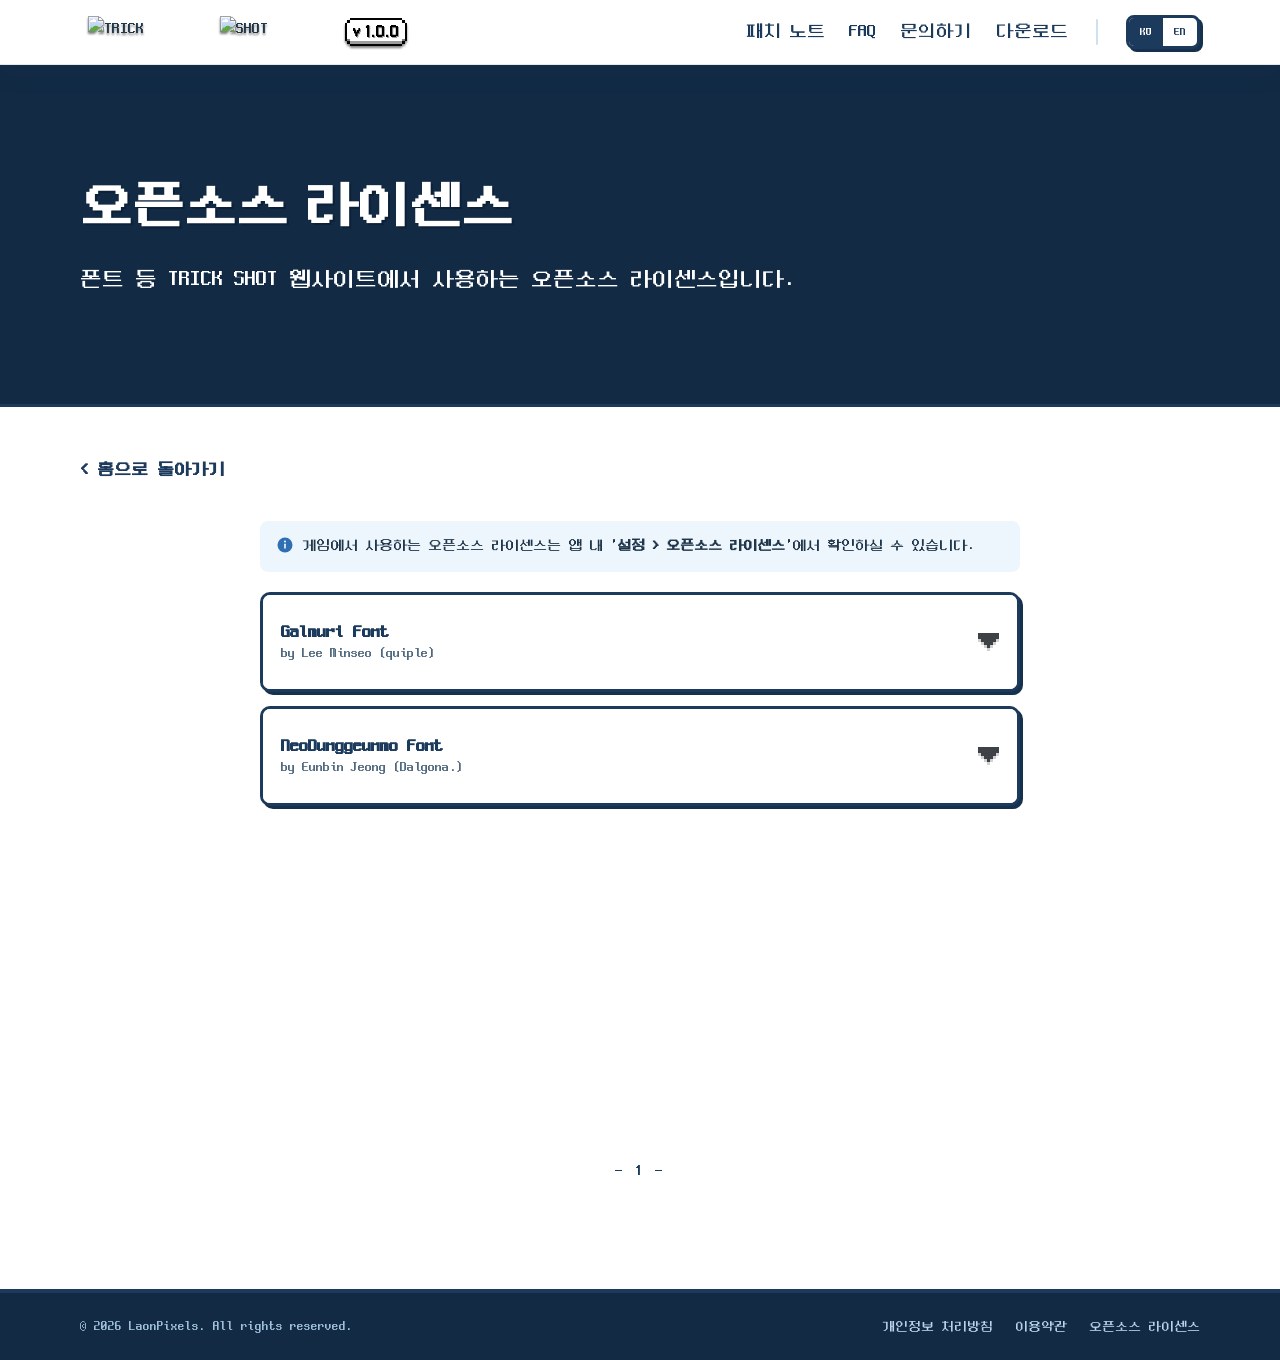
==== oss-license.html @ fbc60884 "모바일 뷰포트(<=859px)에서 탑네비를 블러 없는 완전 불투명 흰색으로 통일 기존에는 메뉴가 열렸을 때만 불투명하게 바꿨는데, 모바일 폭에서는 항상 그렇게 되도록 변경 (전 페" ====
<!DOCTYPE html>
<html lang="ko">
<head>
  <meta charset="UTF-8">
  <meta name="viewport" content="width=device-width, initial-scale=1, viewport-fit=cover">
  <title>오픈소스 라이센스 — TRICK SHOT</title>
  <meta name="description" content="TRICK SHOT 오픈소스 라이센스">
  <meta name="theme-color" content="#7cb8e8">
  <link rel="icon" type="image/png" href="assets/game/app_icon.png">
  <link rel="stylesheet" href="css/styles.css?v=118">
</head>
<body>

  <header class="site-header is-revealed">
    <div class="container">
      <nav class="nav" aria-label="Main">
        <div class="nav__left">
          <a class="brand nav__reveal" href="index.html#top" aria-label="TRICK SHOT home">
            <span class="brand__wordmark">
              <img src="assets/game/wordmark_trick.png" class="px" alt="TRICK" width="93" height="24">
              <img src="assets/game/wordmark_shot.png" class="px" alt="SHOT" width="77" height="24">
            </span>
          </a>

          <a class="header-version" href="patch-notes.html" aria-label="버전 정보 — 패치 노트 보기">
            <span class="header-version__icon" aria-hidden="true"></span>
            <span class="header-version__text">v 1.0.0</span>
          </a>
        </div>

        <div class="nav__right">
          <ul class="nav__links">
            <li><a class="nav-link--patch" href="patch-notes.html" data-i18n="nav.patch">패치 노트</a></li>
            <li><a href="index.html#faq" data-i18n="nav.faq">FAQ</a></li>
            <li><a href="index.html#contact" data-i18n="nav.contact">문의하기</a></li>
            <li><a href="index.html#download" data-i18n="nav.download">다운로드</a></li>
          </ul>

          <span class="nav__divider" aria-hidden="true"></span>

          <div class="lang-toggle" role="group" aria-label="Language">
            <button type="button" data-lang-btn="ko" aria-pressed="true">KO</button>
            <button type="button" data-lang-btn="en" aria-pressed="false">EN</button>
          </div>

          <button class="nav__toggle" type="button" aria-label="메뉴 열기"
                  aria-expanded="false" aria-controls="mobile-menu"
                  data-i18n-attr="aria-label:nav.menuOpen">
            <span></span><span></span><span></span>
          </button>
        </div>
      </nav>
    </div>
  </header>

  <div class="mobile-menu" id="mobile-menu">
    <a class="web-btn web-btn--white" href="patch-notes.html">
      <span class="web-btn__bg" aria-hidden="true">
        <span class="web-btn__seg web-btn__seg--left"></span>
        <span class="web-btn__seg web-btn__seg--center"></span>
        <span class="web-btn__seg web-btn__seg--right"></span>
      </span>
      <span class="web-btn__label" data-i18n="nav.patch">패치 노트</span>
    </a>
    <a class="web-btn web-btn--white" href="index.html#faq">
      <span class="web-btn__bg" aria-hidden="true">
        <span class="web-btn__seg web-btn__seg--left"></span>
        <span class="web-btn__seg web-btn__seg--center"></span>
        <span class="web-btn__seg web-btn__seg--right"></span>
      </span>
      <span class="web-btn__label" data-i18n="nav.faq">FAQ</span>
    </a>
    <a class="web-btn web-btn--white" href="index.html#contact">
      <span class="web-btn__bg" aria-hidden="true">
        <span class="web-btn__seg web-btn__seg--left"></span>
        <span class="web-btn__seg web-btn__seg--center"></span>
        <span class="web-btn__seg web-btn__seg--right"></span>
      </span>
      <span class="web-btn__label" data-i18n="nav.contact">문의하기</span>
    </a>
    <a class="web-btn web-btn--orange" href="index.html#download">
      <span class="web-btn__bg" aria-hidden="true">
        <span class="web-btn__seg web-btn__seg--left"></span>
        <span class="web-btn__seg web-btn__seg--center"></span>
        <span class="web-btn__seg web-btn__seg--right"></span>
      </span>
      <span class="web-btn__label" data-i18n="nav.download">다운로드</span>
    </a>
    <div class="mobile-menu__lang">
      <div class="lang-toggle" role="group" aria-label="Language">
        <button type="button" data-lang-btn="ko" aria-pressed="true">KO</button>
        <button type="button" data-lang-btn="en" aria-pressed="false">EN</button>
      </div>
    </div>
  </div>

  <main>
    <div class="page-hero page-hero--dark">
      <div class="container">
        <h1>오픈소스 라이센스</h1>
        <p>폰트 등 TRICK SHOT 웹사이트에서 사용하는 오픈소스 라이센스입니다.</p>
      </div>
    </div>

    <section class="section section--tight oss-page">
      <div class="container">
        <a class="back-link" href="index.html">
          <span aria-hidden="true">&lt;</span> <span data-i18n="oss.back">홈으로 돌아가기</span>
        </a>

        <p class="oss-note">
          <svg class="oss-note__icon" width="18" height="18" viewBox="0 0 24 24" aria-hidden="true">
            <circle cx="12" cy="12" r="10" fill="#2f6fb3"></circle>
            <rect x="11" y="10" width="2" height="7" rx="1" fill="#fff"></rect>
            <circle cx="12" cy="7.2" r="1.3" fill="#fff"></circle>
          </svg>
          <span>게임에서 사용하는 오픈소스 라이센스는 앱 내 '<strong>설정 &gt; 오픈소스 라이센스</strong>'에서 확인하실 수 있습니다.</span>
        </p>

        <div class="faq-list">

          <div class="faq-item">
            <button class="faq-q" aria-expanded="false" aria-controls="oss-galmuri">
              <span class="faq-q__text">
                <span class="oss-q__title">Galmuri Font</span>
                <span class="oss-q__sub">by Lee Minseo (quiple)</span>
              </span>
              <img src="assets/game/faq_chevron.png" class="px faq-q__icon" alt="" aria-hidden="true" width="7" height="6">
            </button>
            <div class="faq-a" id="oss-galmuri" role="region">
              <div>
                <p>Copyright (c) 2019-2025 Lee Minseo (quiple@quiple.dev)</p>
                <p>github.com/quiple/galmuri</p>
                <p>This font software is licensed under the SIL Open Font License, Version 1.1.</p>

                <h4>SIL OPEN FONT LICENSE Version 1.1 — 26 February 2007</h4>

                <h4>PREAMBLE</h4>
                <p>The goals of the Open Font License (OFL) are to stimulate worldwide development of collaborative font projects, to support the font creation efforts of academic and linguistic communities, and to provide a free and open framework in which fonts may be shared and improved in partnership with others.</p>
                <p>The OFL allows the licensed fonts to be used, studied, modified and redistributed freely as long as they are not sold by themselves. The fonts, including any derivative works, can be bundled, embedded, redistributed and/or sold with any software provided that any reserved names are not used by derivative works. The fonts and derivatives, however, cannot be released under any other type of license. The requirement for fonts to remain under this license does not apply to any document created using the fonts or their derivatives.</p>

                <h4>DEFINITIONS</h4>
                <p>"Font Software" refers to the set of files released by the Copyright Holder(s) under this license and clearly marked as such. This may include source files, build scripts and documentation.</p>
                <p>"Reserved Font Name" refers to any names specified as such after the copyright statement(s).</p>
                <p>"Original Version" refers to the collection of Font Software components as distributed by the Copyright Holder(s).</p>
                <p>"Modified Version" refers to any derivative made by adding to, deleting, or substituting -- in part or in whole -- any of the components of the Original Version, by changing formats or by porting the Font Software to a new environment.</p>
                <p>"Author" refers to any designer, engineer, programmer, technical writer or other person who contributed to the Font Software.</p>

                <h4>PERMISSION &amp; CONDITIONS</h4>
                <p>Permission is hereby granted, free of charge, to any person obtaining a copy of the Font Software, to use, study, copy, merge, embed, modify, redistribute, and sell modified and unmodified copies of the Font Software, subject to the following conditions:</p>
                <p>1) Neither the Font Software nor any of its individual components, in Original or Modified Versions, may be sold by itself.</p>
                <p>2) Original or Modified Versions of the Font Software may be bundled, redistributed and/or sold with any software, provided that each copy contains the above copyright notice and this license. These can be included either as stand-alone text files, human-readable headers or in the appropriate machine-readable metadata fields within text or binary files as long as those fields can be easily viewed by the user.</p>
                <p>3) No Modified Version of the Font Software may use the Reserved Font Name(s) unless explicit written permission is granted by the corresponding Copyright Holder. This restriction only applies to the primary font name as presented to the users.</p>
                <p>4) The name(s) of the Copyright Holder(s) or the Author(s) of the Font Software shall not be used to promote, endorse or advertise any Modified Version, except to acknowledge the contribution(s) of the Copyright Holder(s) and the Author(s) or with their explicit written permission.</p>
                <p>5) The Font Software, modified or unmodified, in part or in whole, must be distributed entirely under this license, and must not be distributed under any other license. The requirement for fonts to remain under this license does not apply to any document created using the Font Software.</p>

                <h4>TERMINATION</h4>
                <p>This license becomes null and void if any of the above conditions are not met.</p>

                <h4>DISCLAIMER</h4>
                <p>THE FONT SOFTWARE IS PROVIDED "AS IS", WITHOUT WARRANTY OF ANY KIND, EXPRESS OR IMPLIED, INCLUDING BUT NOT LIMITED TO ANY WARRANTIES OF MERCHANTABILITY, FITNESS FOR A PARTICULAR PURPOSE AND NONINFRINGEMENT OF COPYRIGHT, PATENT, TRADEMARK, OR OTHER RIGHT. IN NO EVENT SHALL THE COPYRIGHT HOLDER BE LIABLE FOR ANY CLAIM, DAMAGES OR OTHER LIABILITY, INCLUDING ANY GENERAL, SPECIAL, INDIRECT, INCIDENTAL, OR CONSEQUENTIAL DAMAGES, WHETHER IN AN ACTION OF CONTRACT, TORT OR OTHERWISE, ARISING FROM, OUT OF THE USE OR INABILITY TO USE THE FONT SOFTWARE OR FROM OTHER DEALINGS IN THE FONT SOFTWARE.</p>
              </div>
            </div>
          </div>

          <div class="faq-item">
            <button class="faq-q" aria-expanded="false" aria-controls="oss-neodgm">
              <span class="faq-q__text">
                <span class="oss-q__title">NeoDunggeunmo Font</span>
                <span class="oss-q__sub">by Eunbin Jeong (Dalgona.)</span>
              </span>
              <img src="assets/game/faq_chevron.png" class="px faq-q__icon" alt="" aria-hidden="true" width="7" height="6">
            </button>
            <div class="faq-a" id="oss-neodgm" role="region">
              <div>
                <p>Copyright (c) 2017-2021, Eunbin Jeong (Dalgona.) &lt;project-neodgm@dalgona.dev&gt;</p>
                <p>github.com/neodgm/neodgm</p>
                <p>Reserved Font Names: "Neo둥근모", "Neo둥근모 Code", "NeoDunggeunmo", "NeoDunggeunmo Code"</p>
                <p>This Font Software is licensed under the SIL Open Font License, Version 1.1.</p>

                <h4>SIL OPEN FONT LICENSE Version 1.1 — 26 February 2007</h4>

                <h4>PREAMBLE</h4>
                <p>The goals of the Open Font License (OFL) are to stimulate worldwide development of collaborative font projects, to support the font creation efforts of academic and linguistic communities, and to provide a free and open framework in which fonts may be shared and improved in partnership with others.</p>
                <p>The OFL allows the licensed fonts to be used, studied, modified and redistributed freely as long as they are not sold by themselves. The fonts, including any derivative works, can be bundled, embedded, redistributed and/or sold with any software provided that any reserved names are not used by derivative works. The fonts and derivatives, however, cannot be released under any other type of license. The requirement for fonts to remain under this license does not apply to any document created using the fonts or their derivatives.</p>

                <h4>DEFINITIONS</h4>
                <p>"Font Software" refers to the set of files released by the Copyright Holder(s) under this license and clearly marked as such. This may include source files, build scripts and documentation.</p>
                <p>"Reserved Font Name" refers to any names specified as such after the copyright statement(s).</p>
                <p>"Original Version" refers to the collection of Font Software components as distributed by the Copyright Holder(s).</p>
                <p>"Modified Version" refers to any derivative made by adding to, deleting, or substituting -- in part or in whole -- any of the components of the Original Version, by changing formats or by porting the Font Software to a new environment.</p>
                <p>"Author" refers to any designer, engineer, programmer, technical writer or other person who contributed to the Font Software.</p>

                <h4>PERMISSION &amp; CONDITIONS</h4>
                <p>Permission is hereby granted, free of charge, to any person obtaining a copy of the Font Software, to use, study, copy, merge, embed, modify, redistribute, and sell modified and unmodified copies of the Font Software, subject to the following conditions:</p>
                <p>1) Neither the Font Software nor any of its individual components, in Original or Modified Versions, may be sold by itself.</p>
                <p>2) Original or Modified Versions of the Font Software may be bundled, redistributed and/or sold with any software, provided that each copy contains the above copyright notice and this license. These can be included either as stand-alone text files, human-readable headers or in the appropriate machine-readable metadata fields within text or binary files as long as those fields can be easily viewed by the user.</p>
                <p>3) No Modified Version of the Font Software may use the Reserved Font Name(s) unless explicit written permission is granted by the corresponding Copyright Holder. This restriction only applies to the primary font name as presented to the users.</p>
                <p>4) The name(s) of the Copyright Holder(s) or the Author(s) of the Font Software shall not be used to promote, endorse or advertise any Modified Version, except to acknowledge the contribution(s) of the Copyright Holder(s) and the Author(s) or with their explicit written permission.</p>
                <p>5) The Font Software, modified or unmodified, in part or in whole, must be distributed entirely under this license, and must not be distributed under any other license. The requirement for fonts to remain under this license does not apply to any document created using the Font Software.</p>

                <h4>TERMINATION</h4>
                <p>This license becomes null and void if any of the above conditions are not met.</p>

                <h4>DISCLAIMER</h4>
                <p>THE FONT SOFTWARE IS PROVIDED "AS IS", WITHOUT WARRANTY OF ANY KIND, EXPRESS OR IMPLIED, INCLUDING BUT NOT LIMITED TO ANY WARRANTIES OF MERCHANTABILITY, FITNESS FOR A PARTICULAR PURPOSE AND NONINFRINGEMENT OF COPYRIGHT, PATENT, TRADEMARK, OR OTHER RIGHT. IN NO EVENT SHALL THE COPYRIGHT HOLDER BE LIABLE FOR ANY CLAIM, DAMAGES OR OTHER LIABILITY, INCLUDING ANY GENERAL, SPECIAL, INDIRECT, INCIDENTAL, OR CONSEQUENTIAL DAMAGES, WHETHER IN AN ACTION OF CONTRACT, TORT OR OTHERWISE, ARISING FROM, OUT OF THE USE OR INABILITY TO USE THE FONT SOFTWARE OR FROM OTHER DEALINGS IN THE FONT SOFTWARE.</p>
              </div>
            </div>
          </div>

        </div>

        <!-- page number — more pages can be added later -->
        <nav class="oss-pageno" aria-label="페이지">- 1 -</nav>

      </div>
    </section>
  </main>

  <footer class="site-footer">
    <div class="container footer-inner">
      <span class="footer-copy" data-i18n="footer.rights">© 2026 LaonPixels. All rights reserved.</span>
      <nav class="footer-links" aria-label="Legal">
        <a href="privacy.html" data-i18n="footer.linkPrivacy">개인정보 처리방침</a>
        <a href="terms.html" data-i18n="footer.linkTerms">이용약관</a>
        <a href="oss-license.html" data-i18n="footer.linkOss">오픈소스 라이센스</a>
      </nav>
    </div>
  </footer>

  <script src="js/translations.js?v=21"></script>
  <script src="js/i18n.js?v=2"></script>
  <script src="js/main.js?v=33"></script>
</body>
</html>
---- css/styles.css ----
/* =========================================================================
   TRICK SHOT — game landing site
   Mobile-first, vanilla CSS. Design tokens pulled from the title-screen art.
   ========================================================================= */

/* ---- Fonts ------------------------------------------------------------- */
/* 네오 둥근모(NeoDunggeunmo) 단일 폰트로 통일 (로컬 self-host) */
@font-face {
  font-family: "NeoDunggeunmo";
  src: url("../assets/fonts/neodgm.ttf") format("truetype");
  font-weight: 400;
  font-style: normal;
  font-display: swap;
}

/* Galmuri11 — same font the in-game version badge uses (main_menu_screen.dart) */
@font-face {
  font-family: "Galmuri11";
  src: url("../assets/fonts/Galmuri11.ttf") format("truetype");
  font-weight: 400;
  font-style: normal;
  font-display: swap;
}
@font-face {
  font-family: "Galmuri11";
  src: url("../assets/fonts/Galmuri11-Bold.ttf") format("truetype");
  font-weight: 700;
  font-style: normal;
  font-display: swap;
}

/* ---- Design tokens ----------------------------------------------------- */
:root {
  --sky-top:    #d8edfb;
  --sky-mid:    #a9d6f5;
  --sky-bottom: #7cb8e8;
  --skyline:    #6aa6da;
  --ball:       #e8742c;
  --ball-dark:  #c75a1e;
  --rim:        #e85d2a;
  --navy:       #1b3a5c;
  --navy-deep:  #122a44;
  --white:      #ffffff;
  --card:       #ffffff;
  --ink:        #20364a;
  --ink-soft:   #51697e;
  --shadow:     #16314d;
  --line:       #cfe0ef;

  /* 네오 둥근모 폰트로 전체 텍스트(픽셀/본문/모노 포함) 통일 */
  --pixel:       "NeoDunggeunmo", monospace;
  --sans:        "NeoDunggeunmo", monospace;
  --sans-body:   "NeoDunggeunmo", monospace;

  --radius: 14px;
  --radius-sm: 10px;
  --header-h: 64px;
  --maxw: 1160px;
  --hard: 4px 4px 0 var(--shadow);
  --hard-sm: 3px 3px 0 var(--shadow);
}

/* ---- Reset / base ------------------------------------------------------ */
*, *::before, *::after { box-sizing: border-box; }

html {
  scroll-behavior: smooth;
  scroll-padding-top: calc(var(--header-h) + 12px);
  -webkit-text-size-adjust: 100%;
  overflow-x: hidden;
}

body {
  margin: 0;
  padding-top: var(--header-h);
  font-family: var(--sans-body);
  color: var(--ink);
  background: var(--white);
  line-height: 1.8;
  font-size: 15px;
  -webkit-font-smoothing: antialiased;
  -moz-osx-font-smoothing: grayscale;
  overflow-x: hidden;
}

img, svg { max-width: 100%; display: block; }

/* crisp scaling for pixel-art sprites pulled from the game */
.px {
  image-rendering: pixelated;
  image-rendering: -moz-crisp-edges;
  image-rendering: crisp-edges;
}
a { color: inherit; text-decoration: none; }
button { font-family: inherit; cursor: pointer; }
ul { margin: 0; padding: 0; list-style: none; }

:focus-visible {
  outline: 3px solid var(--ball);
  outline-offset: 3px;
  border-radius: 4px;
}

.container {
  width: 100%;
  max-width: var(--maxw);
  margin-inline: auto;
  padding-inline: 20px;
}

.pixel { font-family: var(--pixel); line-height: 1.5; letter-spacing: 0; }

/* ---- Section scaffolding ---------------------------------------------- */
.section { padding-block: clamp(56px, 9vw, 104px); }
.section--tint { background: #eef6fd; border-block: 3px solid var(--line); }
/* pull the back-link + content up closer to the title hero */
.section--tight { padding-top: clamp(26px, 4vw, 40px); }

.section-head { text-align: center; margin-bottom: clamp(28px, 5vw, 52px); }
.section-head h2 {
  font-family: var(--pixel);
  font-weight: 700;
  font-size: clamp(20px, 4.5vw, 30px);
  color: var(--navy);
  margin: 0 0 14px;
  letter-spacing: 0;
  word-spacing: -0.18em;
  line-height: 1.55;
  text-shadow: 2px 2px 0 #b9d6ee;
}
.section-head p {
  margin: 0 auto;
  max-width: 56ch;
  color: var(--ink-soft);
  font-family: var(--sans-body);
  font-size: clamp(14px, 2vw, 16px);
}
#features .section-head { margin-bottom: clamp(42px, 6.5vw, 72px); }
#features .section-head h2 { font-size: clamp(26px, 5.8vw, 40px); margin-bottom: 26px; }
#features .section-head p  { font-size: clamp(15px, 2.2vw, 18px); max-width: 68ch; }

/* ---- Buttons ----------------------------------------------------------- */
.btn {
  display: inline-flex;
  align-items: center;
  justify-content: center;
  gap: 10px;
  font-family: var(--pixel);
  font-weight: 700;
  font-size: 12px;
  letter-spacing: 0;
  word-spacing: -0.1em;
  padding: 14px 20px;
  border-radius: var(--radius-sm);
  border: 3px solid var(--navy);
  background: var(--white);
  color: var(--navy);
  box-shadow: var(--hard);
  transition: transform .08s ease, box-shadow .08s ease, background .15s ease;
  text-align: center;
}
.btn:hover { transform: translate(-2px, -2px); box-shadow: 6px 6px 0 var(--shadow); }
.btn:active { transform: translate(2px, 2px); box-shadow: 1px 1px 0 var(--shadow); }

.btn--primary { background: var(--ball); color: #fff; border-color: var(--navy); }

/* ---- Header / navigation ---------------------------------------------- */
.site-header {
  position: fixed;
  top: 0;
  left: 0;
  right: 0;
  z-index: 50;
  background: rgba(255, 255, 255, .92);
  backdrop-filter: blur(4px);
  -webkit-backdrop-filter: blur(4px);
  border-bottom: 1px solid rgba(27, 58, 92, .08);
  box-shadow:
    inset 0 1px 0 rgba(255, 255, 255, .9),
    0 8px 24px rgba(27, 58, 92, .1);
}
.nav {
  height: var(--header-h);
  display: flex;
  align-items: center;
  justify-content: space-between;
  gap: 16px;
}

/* left cluster: version badge + brand wordmark */
.nav__left { display: flex; align-items: center; gap: 7px; }

/* brand (left title) */
.brand { display: flex; align-items: center; gap: 10px; }
.brand__wordmark {
  display: inline-flex;
  align-items: center;
  justify-content: center;
  gap: 4px;
  /* full size on wider screens; on narrow phones the 6.5vw cap takes over so
     the title shrinks and stops shoving the menu button off the right edge
     (iPhone mini/SE, small Androids). The revealed .nav__reveal container
     width below is scaled to match. */
  height: min(calc(var(--header-h) * 4 / 7 * 0.9), 6.5vw);
  white-space: nowrap;
  /* same in-game overlay shadow spec as the hero wordmark: y:2, blur:1, 50% black */
  filter: drop-shadow(0 2px 1px rgba(0, 0, 0, .5));
}
.brand__wordmark img { display: block; height: 100%; width: auto; flex: none; }
/* version button — replicates the title-screen version badge in-game
   (empty icon frame + overlaid "v X.Y.Z" text, see main_menu_screen.dart) */
.header-version {
  --icon-h: 28.8px;
  position: relative;
  display: inline-flex;
  align-items: center;
  justify-content: center;
  flex: 0 0 auto;
  text-decoration: none;
}
.header-version__icon {
  display: block;
  height: var(--icon-h);
  aspect-ratio: 26 / 12;
  background-image: url('../assets/game/title_version_icon_empty.png');
  background-repeat: no-repeat;
  background-size: 100% 100%;
  image-rendering: pixelated;
  image-rendering: -moz-crisp-edges;
  image-rendering: crisp-edges;
  filter: drop-shadow(0 2px 1px rgba(0, 0, 0, .5));
}
/* in-game the text sits in a Stack centered on the icon with
   EdgeInsets.only(bottom: iconH/12) — net effect: visual center
   shifted up by iconH/24 from the icon's true center */
.header-version__text {
  position: absolute;
  left: 50%;
  top: calc(50% - var(--icon-h) / 24);
  transform: translate(-50%, -50%);
  font-family: "Galmuri11", var(--pixel);
  font-weight: 700;
  font-size: 13px;
  line-height: 1;
  color: #000;
  text-shadow: 1px 1px 0 #9d9d9c;
  white-space: nowrap;
}

/* the hero-scoped copy of the version badge is desktop-hidden; on mobile it
   is pinned to the hero's top-left and the nav copy is hidden instead (see
   the mobile media query) */
.hero-version {
  display: none;
  position: absolute;
  top: 12px;
  left: 16px;
  z-index: 4;
}

/* the TRICK SHOT wordmark in the header — hidden until the hero scrolls
   past, then slides in from the left (its reserved width pushes the
   version badge over by the same amount), and on the way back up it
   slides out to the left and fades — never squashing, since the
   wordmark images keep their natural size and are simply clipped by
   the shrinking/sliding window */
.nav__reveal {
  display: flex;
  align-items: center;
  overflow: hidden;
  width: 0;
  /* inset padding keeps the wordmark (and its drop-shadow) clear of the
     clipping edges on every side, so nothing gets cut off — at rest or
     mid-slide — and the reveal doesn't graze the version badge */
  padding: 4px 4px 4px 8px;
  box-sizing: content-box;
  opacity: 0;
  transition: width .8s cubic-bezier(.22, 1.12, .4, 1),
              opacity .5s ease;
  pointer-events: none;
}
.nav__reveal .brand__wordmark {
  transform: translateX(-32px);
  transition: transform .8s cubic-bezier(.22, 1.12, .4, 1);
}
.site-header.is-revealed .nav__reveal {
  /* scales down together with the wordmark height cap above so the revealed
     title never overflows into the menu button on narrow phones */
  width: min(246px, 49vw);
  opacity: 1;
  pointer-events: auto;
}
.site-header.is-revealed .nav__reveal .brand__wordmark {
  transform: translateX(0);
}
/* while the mobile menu is open, keep the title revealed no matter the
   scroll position; closing the menu reverts to the scroll-driven state
   above (shown only if scrolled past the hero) */
.nav.is-open .nav__reveal {
  width: min(246px, 49vw);
  opacity: 1;
  pointer-events: auto;
}
.nav.is-open .nav__reveal .brand__wordmark {
  transform: translateX(0);
}

/* right cluster */
.nav__right { display: flex; align-items: center; gap: 8px; }
.nav__links { display: none; }            /* shown on desktop */
.nav__right > .lang-toggle { display: none; } /* moves into the menu on mobile */
.nav__divider { display: none; }          /* shown on desktop, between links and lang toggle */

.nav__links a {
  font-family: var(--pixel);
  font-size: 18px;
  letter-spacing: 0;
  word-spacing: -0.1em;
  text-transform: uppercase;
  color: var(--navy);
  padding: 8px 10px;
  border-radius: 8px;
  white-space: nowrap;
  transition: color .15s ease, background .15s ease;
}
.nav__links a:hover { color: #2f6fb3; background: #f1f7fd; }

.nav__links a.nav-link--patch {
  padding: 8px 10px;
}

/* language toggle */
.lang-toggle {
  display: inline-flex;
  border: 3px solid var(--navy);
  border-radius: 8px;
  overflow: hidden;
  box-shadow: var(--hard-sm);
  background: var(--white);
}
.lang-toggle button {
  font-family: var(--pixel);
  font-size: 12px;
  padding: 8px 11px;
  border: 0;
  background: transparent;
  color: var(--navy);
}
.lang-toggle button[aria-pressed="true"] { background: var(--navy); color: #fff; }

/* decorative gear (matches title screen) */
/* hamburger */
/* pixel-art menu button (normal + pressed sprites). The old hamburger
   <span> bars are hidden and the button shows the sprite as a background,
   so no HTML change is needed and every page's header picks it up. */
.nav__toggle {
  width: 42px;
  height: 44px;
  padding: 0;
  border: 0;
  background: url("../assets/game/web_menu_button.png") center / contain no-repeat;
  image-rendering: pixelated;
  image-rendering: -moz-crisp-edges;
  image-rendering: crisp-edges;
  cursor: pointer;
}
.nav__toggle span { display: none; }
/* pressed sprite only while actively held down */
.nav__toggle:active {
  background-image: url("../assets/game/web_menu_button_pressed.png");
}

/* mobile overlay menu */
.mobile-menu {
  position: fixed;
  inset: var(--header-h) 0 0 0;
  background: var(--sky-top);
  background-image: linear-gradient(180deg, var(--sky-top), var(--sky-mid));
  border-top: 3px solid var(--navy);
  transform: translateY(-110%);
  transition: transform .3s ease;
  z-index: 40;
  display: flex;
  flex-direction: column;
  padding: 24px 20px calc(40px + env(safe-area-inset-bottom));
  gap: 16px;
  overflow-y: auto;
}
.mobile-menu.is-open { transform: translateY(0); }
/* menu items are full-width pixel web-buttons, stacked (capped so they
   don't stretch into thin bars on wide/landscape phone viewports).
   flex-shrink: 0 stops the column flex layout from squashing them
   below --btn-h when the short landscape viewport can't fit all of
   them — the menu scrolls (overflow-y: auto, above) instead. */
.mobile-menu .web-btn {
  --btn-h: 54px;
  width: 100%;
  max-width: 420px;
  min-height: var(--btn-h);
  flex-shrink: 0;
  margin-inline: auto;
  font-size: 15px;
  letter-spacing: 0;
  word-spacing: -0.1em;
}
.mobile-menu__lang { flex-shrink: 0; margin-top: auto; padding-top: 20px; display: flex; justify-content: center; }

body.menu-open { overflow: hidden; }

/* ---- Hero -------------------------------------------------------------- */
.hero {
  position: relative;
  min-height: 720px;
  display: flex;
  align-items: center;
  justify-content: center;
  text-align: center;
  padding: 40px clamp(28px, 7vw, 88px) calc(60px + env(safe-area-inset-bottom));
  background: linear-gradient(180deg, var(--sky-top) 0%, var(--sky-mid) 55%, var(--sky-bottom) 100%);
  overflow: hidden;
}
.hero__skyline {
  position: absolute;
  left: 0; right: 0; bottom: 0;
  height: clamp(64px, 11vw, 120px);
  background-image: url('../assets/game/city_skyline.png');
  background-repeat: repeat-x;
  background-position: bottom left;
  background-size: auto 100%;
  image-rendering: pixelated;
  image-rendering: -moz-crisp-edges;
  image-rendering: crisp-edges;
  pointer-events: none;
  z-index: 1;
}
.hero__inner { position: relative; z-index: 3; max-width: 1000px; text-align: center; }

/* sub text + CTA pinned to the bottom of the hero section */
/* Spans from roughly the title's bottom edge down to the section's
   bottom edge, then splits that band into two equal halves —
   `space-around` centers the sub text within the upper half and the
   download button within the lower half (an even-split approximation
   of "center each one in the band below the previous element"). */

.hero__foot {
  position: absolute;
  top: 58%;
  bottom: 0;
  left: 50%;
  transform: translateX(-50%);
  width: 100%;
  max-width: 760px;
  padding-inline: 20px;
  display: flex;
  flex-direction: column;
  justify-content: space-around;
  align-items: center;
  text-align: center;
  z-index: 3;
}
/* hero CTA is a wide, prominent web-button */
.hero__foot .web-btn {
  --btn-h: clamp(50px, 9vw, 64px);
  min-width: clamp(300px, 44vw, 460px);
  font-size: clamp(15px, 2.4vw, 19px);
}

/* pixel-art goal/backboard — pinned to top of hero, no bounce */
.hero__goal {
  position: absolute;
  top: 0;
  left: 50%;
  transform: translateX(-50%);
  width: clamp(320px, 82vw, 575px);
  height: auto;
  filter: drop-shadow(-4px 6px 0 rgba(18, 42, 68, .25));
  z-index: 2;
  pointer-events: none;
}

/* TRICK / SHOT horizontal pixel wordmark images */
.wordmark {
  display: flex;
  flex-direction: row;
  align-items: center;
  justify-content: center;
  gap: clamp(28px, 6vw, 64px);
  margin: 4px 0 0;
  /* same in-game overlay shadow spec as the CTA button: y:2, blur:1, 50% black */
  filter: drop-shadow(0 2px 1px rgba(0, 0, 0, .5));
}
.wordmark__trick { width: clamp(270px, 88vw, 900px); height: auto; }
.wordmark__shot  { width: clamp(223px, 72vw, 745px); height: auto; }

/* bird flock canvas — sits behind UFO/jet, above gradient background */
.hero__birds {
  position: absolute;
  top: 0; left: 0;
  width: 100%; height: 100%;
  z-index: 0;
  pointer-events: none;
}

/* floating pixel decorations (UFO, jet) — positions/visibility controlled by JS */
.hero__flyer {
  position: absolute;
  z-index: 1;
  pointer-events: none;
  height: auto;
  display: none;
}
.hero__flyer--ufo { width: clamp(24px, 4.5vw, 48px); }
.hero__flyer--jet { width: clamp(22px, 4vw, 44px); }
.hero__sub {
  font-family: var(--sans-body);
  color: #fff;
  font-size: clamp(15px, 2.4vw, 18px);
  max-width: 38em;
  margin: 0 auto;
  margin-top: 30px;
  font-weight: 400;
  line-height: 1.6;
  text-shadow: 1px 2px 0 rgba(18, 42, 68, .45);
}
.hero__cta {
  display: flex;
  flex-wrap: wrap;
  gap: 14px;
  justify-content: center;
  transform: translateY(-10px);
}

/* pixel-art web button — 3-slice sprite (web_option UI kit) with white and
   orange colour variants: left + center(tiled) + right. Hover grows to
   1.05× on a smooth ease (and eases back on leave); :active swaps to the
   pressed sprite. Shared by the hero CTA and the mobile menu items. */
.web-btn {
  --btn-h: clamp(48px, 8.5vw, 60px);
  position: relative;
  display: inline-flex;
  align-items: center;
  justify-content: center;
  height: var(--btn-h);
  padding: 0 clamp(24px, 6vw, 40px);
  font-family: var(--pixel);
  font-size: clamp(15px, 2.4vw, 19px);
  font-weight: 700;
  text-decoration: none;
  transition: transform .2s ease;
  /* in-game overlay shadow spec (y:2, blur:1, 50% black); follows the
     sprite's alpha so frame + label share one shadow */
  filter: drop-shadow(0 2px 1px rgba(0, 0, 0, .5));
}
.web-btn:hover { transform: scale(1.05); }
.web-btn:active { transform: scale(1.02) translateY(1px); transition-duration: .06s; }
.web-btn__bg {
  position: absolute;
  inset: 0;
  display: flex;
  z-index: 0;
  pointer-events: none;
}
.web-btn__seg {
  height: 100%;
  image-rendering: pixelated;
  image-rendering: -moz-crisp-edges;
  image-rendering: crisp-edges;
}
.web-btn__seg--left,
.web-btn__seg--right {
  flex: 0 0 auto;
  aspect-ratio: 13 / 16;
  background-repeat: no-repeat;
  background-size: 100% 100%;
}
.web-btn__seg--center {
  flex: 1 1 auto;
  background-repeat: repeat-x;
  background-size: auto 100%;
}
.web-btn__label {
  position: relative;
  z-index: 1;
  white-space: nowrap;
}

/* white variant — dark label */
.web-btn--white { color: var(--navy); }
.web-btn--white .web-btn__seg--left   { background-image: url('../assets/game/button/white/web_option_button_white_left.png'); }
.web-btn--white .web-btn__seg--center { background-image: url('../assets/game/button/white/web_option_button_white_center.png'); }
.web-btn--white .web-btn__seg--right  { background-image: url('../assets/game/button/white/web_option_button_white_right.png'); }
.web-btn--white:active .web-btn__seg--left   { background-image: url('../assets/game/button/white/web_option_button_white_left_pressed.png'); }
.web-btn--white:active .web-btn__seg--center { background-image: url('../assets/game/button/white/web_option_button_white_center_pressed.png'); }
.web-btn--white:active .web-btn__seg--right  { background-image: url('../assets/game/button/white/web_option_button_white_right_pressed.png'); }

/* orange variant — white label with a dark drop. The web_option orange art
   is a muted #e0732d; saturate() nudges it back to the vivid in-game orange
   (~#ff720d) without swapping the sprite. Re-declares the base drop-shadow
   since filter is a single property. */
.web-btn--orange {
  color: #fff;
  filter: drop-shadow(0 2px 1px rgba(0, 0, 0, .5)) saturate(1.3);
}
.web-btn--orange .web-btn__label { text-shadow: 1px 2px 0 rgba(0, 0, 0, .35); }
.web-btn--orange .web-btn__seg--left   { background-image: url('../assets/game/button/orange/web_option_button_orange_left.png'); }
.web-btn--orange .web-btn__seg--center { background-image: url('../assets/game/button/orange/web_option_button_orange_center.png'); }
.web-btn--orange .web-btn__seg--right  { background-image: url('../assets/game/button/orange/web_option_button_orange_right.png'); }
.web-btn--orange:active .web-btn__seg--left   { background-image: url('../assets/game/button/orange/web_option_button_orange_left_pressed.png'); }
.web-btn--orange:active .web-btn__seg--center { background-image: url('../assets/game/button/orange/web_option_button_orange_center_pressed.png'); }
.web-btn--orange:active .web-btn__seg--right  { background-image: url('../assets/game/button/orange/web_option_button_orange_right_pressed.png'); }

/* ---- Screenshot gallery (clean, modern swipe carousel) ------------------ */
.shot-carousel {
  position: relative;
  max-width: 860px;
  margin-inline: auto;
}
.shot-viewport {
  position: relative;
  overflow: hidden;
  border-radius: 17px;
  box-shadow: 0 16px 40px rgba(18, 42, 68, .18);
  touch-action: pan-y;
  outline: none;
}
.shot-track {
  display: flex;
  flex-wrap: nowrap;
  transition: transform .5s cubic-bezier(.65, 0, .35, 1);
}
.shot-slide {
  flex: 0 0 100%;
  min-width: 100%;
  aspect-ratio: 1920 / 1354;
}
.shot-slide img {
  display: block;
  width: 100%;
  height: 100%;
  object-fit: cover;
}

/* nav arrows — float in the gutter between the carousel and the screen
   edges (centered in that gap); transparent background, icon casts a
   soft shadow and grows on hover */
.shot-nav {
  position: absolute;
  top: 50%;
  z-index: 2;
  width: 64px; height: 64px;
  display: grid; place-items: center;
  border: 0;
  border-radius: 50%;
  background: transparent;
  box-shadow: none;
  transition: transform .15s ease;
}
.shot-nav--prev { left: calc(-1 * (100vw - 100%) / 4); transform: translate(-50%, -50%); }
.shot-nav--next { right: calc(-1 * (100vw - 100%) / 4); transform: translate(50%, -50%); }
.shot-nav img { width: 30px; height: auto; filter: drop-shadow(0 3px 3px rgba(18, 42, 68, .25)); }
.shot-nav--prev:hover { transform: translate(-50%, -50%) scale(1.2); }
.shot-nav--next:hover { transform: translate(50%, -50%) scale(1.2); }
.shot-nav--prev:active { transform: translate(-50%, -50%) scale(.96); }
.shot-nav--next:active { transform: translate(50%, -50%) scale(.96); }

/* narrower screens: the gutter beside the carousel shrinks to nothing,
   so shrink the carousel itself to free up a fixed gap for the arrows */
@media (max-width: 920px) {
  .shot-carousel { max-width: calc(100% - 80px); }
  .shot-nav { width: 44px; height: 44px; }
  .shot-nav img { width: 20px; }
  .shot-nav--prev { left: -36px; }
  .shot-nav--next { right: -36px; }
}

/* dots — simple circular page indicators */
.shot-dots { display: flex; justify-content: center; gap: 10px; margin-top: 18px; }
.shot-dot {
  width: 10px; height: 10px;
  padding: 0;
  border: 2px solid var(--line);
  border-radius: 50%;
  background: #fff;
  cursor: pointer;
  transition: background .15s ease, border-color .15s ease, transform .15s ease;
}
.shot-dot.on {
  background: var(--navy);
  border-color: var(--navy);
}

/* ---- Stages (maps) ------------------------------------------------------ */
#stages { position: relative; z-index: 0; overflow: hidden; }
#stages .section-head { margin-bottom: clamp(4px, 1vw, 12px); }
#stages .section-head h2 { font-size: clamp(26px, 5.8vw, 40px); margin-bottom: 26px; }
#stages .section-head p  { font-size: clamp(15px, 2.2vw, 18px); max-width: 68ch; }
#stages .section-head p a { color: var(--navy); font-weight: 700; text-decoration: underline; text-decoration-color: currentColor; text-underline-offset: 3px; }

#faq .section-head h2 { font-size: clamp(26px, 5.8vw, 40px); margin-bottom: 26px; }
#faq .section-head p  { font-size: clamp(15px, 2.2vw, 18px); max-width: 68ch; }

/* falling debris — generated by main.js, confined to the section and
   z-indexed behind every other element in it */
.stages-particles {
  position: absolute;
  inset: 0;
  z-index: -1;
  overflow: hidden;
  pointer-events: none;
}
.stages-particle {
  position: absolute;
  top: -24px;
  opacity: .8;
  animation: stages-fall linear infinite;
}
@keyframes stages-fall {
  to { transform: translateY(calc(var(--stages-h, 600px) + 48px)); }
}

/* "more maps coming" placeholder — coming-soon badge on a soft white glow */
.stages-placeholder {
  position: relative;
  display: flex;
  align-items: center;
  justify-content: center;
  padding-top: 0;
  padding-bottom: clamp(12px, 2.5vw, 28px);
}
.stages-placeholder::before {
  content: "";
  position: absolute;
  inset: 0;
  margin: auto;
  width: 260px;
  height: 260px;
  background: #fff;
  border-radius: 50%;
  filter: blur(60px);
}
.stages-placeholder__stack {
  position: relative;
  width: clamp(84px, 36.3vw, 297px);
  aspect-ratio: 1;
  transition: transform .15s ease;
  cursor: pointer;
  isolation: isolate;   /* contain the star burst's negative z-index */
}
.stages-placeholder__stack:hover { transform: scale(1.1); }

/* clicking the map button shakes it side to side, like it's refusing
   to open — applied to the wrapper so it doesn't fight the stack's
   own hover-scale transform */
.stages-placeholder.shake {
  animation: stages-shake .5s cubic-bezier(.36, .07, .19, .97);
}
@keyframes stages-shake {
  10%, 90% { transform: translateX(-4px); }
  20%, 80% { transform: translateX(6px); }
  30%, 50%, 70% { transform: translateX(-8px); }
  40%, 60% { transform: translateX(8px); }
}
.stages-placeholder__img {
  position: absolute;
  inset: 0;
  width: 100%;
  height: 100%;
  filter: drop-shadow(0 2px 4px rgba(18, 42, 68, .45));
  transition: opacity .3s ease;
}
/* star-burst layer: sits *behind* the map button (negative z-index within
   the stack's isolated stacking context) and lets stars arc past the box
   edges; stars are spawned/animated by burstStars() in main.js */
.stages-stars {
  position: absolute;
  inset: 0;
  overflow: visible;
  pointer-events: none;
  z-index: -1;
}
.stages-star {
  position: absolute;
  left: 50%;
  top: 50%;
  width: 20px;
  height: 21px;
  background-image: url("../assets/game/stage_clear_star_sprite.png");
  background-repeat: no-repeat;
  transform: translate(-50%, -50%);
  will-change: transform, opacity;
  filter: drop-shadow(0 1px 2px rgba(18, 42, 68, .45));
}

.stages-placeholder__img--locked { opacity: 1; }
.stages-placeholder__img--soon { opacity: 0; }
.stages-placeholder__stack:hover .stages-placeholder__img--locked { opacity: 0; }
.stages-placeholder__stack:hover .stages-placeholder__img--soon { opacity: 1; }

/* pixel-art skyline strip pinned to the section bottom, tiled endlessly;
   height is set to 1/10 of the section's rendered height by main.js */
.stages-skyline {
  position: absolute;
  left: 0; right: 0; bottom: 0;
  background-image: url('../assets/game/skyline_smalltown.png');
  background-repeat: repeat-x;
  background-position: bottom left;
  background-size: auto 100%;
  image-rendering: pixelated;
  image-rendering: -moz-crisp-edges;
  image-rendering: crisp-edges;
  pointer-events: none;
}

/* ---- FAQ --------------------------------------------------------------- */
.faq-list { max-width: 760px; margin-inline: auto; display: grid; gap: 14px; }
.faq-item {
  background: var(--card);
  border: 3px solid var(--navy);
  border-radius: var(--radius-sm);
  box-shadow: var(--hard-sm);
  overflow: hidden;
}
.faq-q {
  width: 100%;
  display: flex; align-items: center; justify-content: space-between; gap: 14px;
  text-align: left;
  background: var(--white);
  border: 0;
  padding: 28px 18px;
  font-family: var(--sans-body);
  font-weight: 700;
  font-size: 18px;
  color: var(--navy);
}
.faq-q__icon {
  flex: none;
  width: 21px;
  height: 18px;
  transition: transform .3s ease;
}
.faq-q[aria-expanded="true"] .faq-q__icon { transform: rotate(180deg); }
.faq-a {
  max-height: 0;
  overflow: hidden;
  transition: max-height .3s ease;
  color: var(--ink);
}
.faq-a > div {
  padding: 0 18px 20px;
  font-family: var(--sans-body);
  font-size: 15px;
  line-height: 1.7;
}
.faq-a > div::before {
  content: "";
  display: block;
  margin: 0 8px 14px;
  border-top: 1px solid var(--line);
}
/* ---- OSS license: accordion cell title/subtitle + paging --------------- */
.oss-page > .container {
  display: flex;
  flex-direction: column;
  min-height: 82vh;
}
.oss-page .back-link { align-self: flex-start; }
.oss-note {
  display: flex;
  align-items: flex-start;
  gap: 8px;
  width: 100%;
  max-width: 760px;
  margin: 0 auto 20px;
  padding: 14px 16px;
  background: #eef6fd;
  border-radius: 8px;
  font-size: 14px;
  line-height: 1.6;
  color: var(--ink);
}
.oss-note__icon { flex: none; width: 18px; height: 18px; margin-top: 1px; }
.oss-pageno {
  margin-top: auto;
  padding-top: clamp(32px, 5vw, 48px);
  text-align: center;
  font-family: var(--pixel);
  font-size: 15px;
  letter-spacing: 2px;
  color: var(--navy);
}
.faq-q__text { display: flex; flex-direction: column; gap: 4px; }
.oss-q__title { font-size: 18px; font-weight: 700; color: var(--navy); }
.oss-q__sub { font-size: 14px; font-weight: 400; color: var(--ink-soft); }
.faq-a h4 {
  margin: 16px 0 6px;
  font-family: var(--sans);
  font-size: 14px;
  font-weight: 700;
  color: var(--navy);
}
.faq-a p { margin: 0 0 10px; }
.faq-a p:last-child { margin-bottom: 0; }
/* ---- Contact ------------------------------------------------------------ */
#contact .section-head { margin-bottom: 0; }
#contact .section-head h2 { font-size: clamp(26px, 5.8vw, 40px); margin-bottom: 26px; }
#contact .section-head p  { font-size: clamp(15px, 2.2vw, 18px); max-width: 100%; white-space: nowrap; }
#contact .section-head p a { color: var(--navy); font-weight: 700; text-decoration: underline; }

/* ---- Download ---------------------------------------------------------- */
.download { text-align: center; }
#download .section-head h2 { font-size: clamp(26px, 5.8vw, 40px); margin-bottom: 26px; }
#download .section-head p  { font-size: clamp(15px, 2.2vw, 18px); max-width: 68ch; }
.store-grid {
  display: flex;
  flex-wrap: wrap;
  align-items: center;
  justify-content: center;
  gap: 20px;
  margin: 0 auto;
}
.store-link {
  display: inline-flex;
  height: 72px;
  border-radius: var(--radius);
  transition: transform .1s ease;
}
.store-link:hover { transform: translateY(-2px); }
.store-link:active { transform: translateY(1px); }

/* official store badges — keep their native aspect ratio, match the
   button height the custom buttons used to have, and swap KO/EN
   artwork to match the active site language */
.store-badge { display: none; height: 100%; width: auto; }
html[lang="ko"] .store-badge--ko,
html[lang="en"] .store-badge--en { display: block; }

.store-note { text-align: center; margin-top: 22px; font-family: var(--sans-body); color: var(--ink-soft); font-size: 13px; }

/* ---- Footer ------------------------------------------------------------ */
.site-footer {
  background: var(--navy-deep);
  color: #cfe0ef;
  padding: 22px 0 calc(22px + env(safe-area-inset-bottom));
  border-top: 4px solid var(--navy);
}
.footer-inner {
  display: flex;
  flex-wrap: wrap;
  align-items: center;
  justify-content: space-between;
  gap: 10px 26px;
}
.footer-copy {
  font-family: var(--sans-body);
  font-size: 13px;
  color: #9fc0dc;
  letter-spacing: 0;
}
.footer-links {
  display: flex;
  flex-wrap: wrap;
  align-items: center;
  gap: 8px 22px;
}
.footer-links a {
  font-family: var(--sans-body);
  font-size: 13px;
  color: #b9d3ea;
  transition: color .15s ease;
}
.footer-links a:hover { color: #fff; }

/* ---- Legal / patch-note pages ----------------------------------------- */
.page-hero {
  position: relative;
  background: linear-gradient(180deg, var(--sky-top), var(--sky-mid));
  border-bottom: 3px solid var(--navy);
  padding: clamp(56px, 10vw, 104px) 0;
  text-align: center;
  overflow: hidden;
}
/* subtle pixel-grid texture so the flat hero reads as part of the game world */
.page-hero::before {
  content: "";
  position: absolute;
  inset: 0;
  background-image:
    linear-gradient(rgba(27, 58, 92, .05) 1px, transparent 1px),
    linear-gradient(90deg, rgba(27, 58, 92, .05) 1px, transparent 1px);
  background-size: 24px 24px;
  pointer-events: none;
}
.page-hero .container { position: relative; }
.page-hero h1 {
  font-family: var(--pixel);
  font-weight: 700;
  font-size: clamp(20px, 4.8vw, 34px);
  color: var(--navy);
  margin: 0 0 14px;
  letter-spacing: 0;
  word-spacing: -0.18em;
  line-height: 1.5;
  text-shadow: 2px 2px 0 #b9d6ee;
}
.page-hero p { margin: 0; color: var(--navy-deep); font-weight: 600; font-size: clamp(14px, 2.2vw, 16px); }

/* dark, left-aligned variant — matches the footer's navy background */
.page-hero--dark {
  background: var(--navy-deep);
  border-bottom-color: var(--navy);
  text-align: left;
}
.page-hero--dark::before { display: none; }
.page-hero--dark h1 {
  color: #fff;
  font-size: clamp(32px, 6.6vw, 52px);
  text-shadow: 2px 2px 0 #0c2138;
}
.page-hero--dark p {
  color: #fff;
  font-size: clamp(16px, 2.8vw, 22px);
  font-weight: 400;
}

.doc { max-width: 820px; margin-inline: auto; }
.doc section { margin-bottom: 8px; }
.doc h2 {
  font-family: var(--sans);
  font-size: clamp(22px, 3vw, 27px);
  font-weight: 700;
  letter-spacing: 0;
  line-height: 1.4;
  color: var(--navy);
  margin: 52px 0 18px;
  padding-bottom: 12px;
  border-bottom: 2px solid var(--line);
}
.doc h2:first-child { margin-top: 0; }
.doc h3 { font-family: var(--sans); color: var(--navy); margin: 30px 0 10px; font-size: 17px; font-weight: 700; }
.doc p, .doc li { font-family: var(--sans-body); color: var(--ink); font-size: 17px; line-height: 1.95; }
.doc strong { color: var(--navy); }
.doc ul { list-style: none; padding-left: 24px; margin: 12px 0 16px; display: grid; gap: 8px; }
.doc li { position: relative; }
.doc ul li::before { content: "\2022"; position: absolute; left: -20px; color: var(--ink); }
.doc li li::before { content: "\25E6"; }
.doc li ul { margin-top: 8px; }
.doc .updated {
  display: inline-block;
  color: var(--ink-soft);
  font-size: 13px;
  margin-bottom: 8px;
  padding: 6px 12px;
  background: #eef6fd;
  border: 2px solid var(--line);
  border-radius: 999px;
}
.doc table {
  width: 100%; border-collapse: collapse; margin: 14px 0;
  border: 3px solid var(--navy);
}
.doc th, .doc td { border: 1px solid var(--line); padding: 10px 12px; text-align: left; font-size: 15px; }
.doc th { background: #eef6fd; font-family: var(--pixel); font-size: 11px; color: var(--navy); }

/* ---- Patch notes: card grid (list view) ------------------------------- */
.patch-grid {
  display: grid;
  grid-template-columns: repeat(3, 1fr);
  gap: clamp(18px, 2.4vw, 28px);
}
@media (max-width: 920px) { .patch-grid { grid-template-columns: repeat(2, 1fr); } }
@media (max-width: 560px) { .patch-grid { grid-template-columns: 1fr; } }

.patch-status {
  grid-column: 1 / -1;
  padding: 40px 0;
  text-align: center;
  color: var(--muted, #6b7280);
  font-size: 15px;
}

.patch-card {
  display: flex;
  flex-direction: column;
  background: var(--white);
  border: 2px solid var(--line);
  border-radius: var(--radius);
  overflow: hidden;
  color: inherit;
  transition: transform .2s ease, box-shadow .2s ease;
}
.patch-grid .patch-card:hover,
.patch-grid .patch-card:focus-visible {
  transform: scale(1.05);
  box-shadow: 0 0 26px rgba(27, 58, 92, .24);
  z-index: 2;
  outline: none;
}
.patch-card__thumb {
  aspect-ratio: 16 / 9;
  background: #cfe0ef;
  overflow: hidden;
}
.patch-card__thumb img { width: 100%; height: 100%; object-fit: cover; }
.patch-card__body {
  display: flex;
  flex-direction: column;
  gap: 8px;
  padding: 20px 20px 18px;
}
.patch-card__title {
  margin: 0;
  font-family: var(--sans);
  font-size: 19px;
  font-weight: 700;
  color: var(--navy);
  line-height: 1.45;
  white-space: nowrap;
  overflow: hidden;
  text-overflow: ellipsis;
}
.patch-card__summary {
  margin: -2px 0 0;
  font-size: 15px;
  color: var(--ink-soft);
  line-height: 1.55;
  white-space: nowrap;
  overflow: hidden;
  text-overflow: ellipsis;
}
.patch-card__date {
  align-self: flex-end;
  margin-top: 6px;
  font-size: 13px;
  color: var(--ink-soft);
}

/* ---- Patch notes: pagination ------------------------------------------ */
.patch-pagination {
  display: flex;
  flex-wrap: wrap;
  justify-content: center;
  align-items: center;
  gap: 8px;
  margin-top: clamp(32px, 5vw, 56px);
}
.patch-page-btn {
  min-width: 40px;
  height: 40px;
  padding: 0 12px;
  font-family: var(--pixel);
  font-size: 15px;
  color: var(--navy);
  background: var(--white);
  border: 2px solid var(--line);
  border-radius: 10px;
  transition: color .15s ease, background .15s ease, border-color .15s ease;
}
.patch-page-btn:hover { background: #f1f7fd; border-color: #bcd6ee; }
.patch-page-btn[aria-current="page"] {
  background: var(--navy);
  color: #fff;
  border-color: var(--navy);
}
.patch-page-btn:disabled { opacity: .4; cursor: default; }
.patch-page-btn:disabled:hover { background: var(--white); border-color: var(--line); }

/* ---- Patch notes: detail view (full release) -------------------------- */
.patch-article { max-width: 680px; margin: 6px auto 0; }
.patch-article__thumb {
  aspect-ratio: 16 / 9;
  margin-bottom: 36px;
  border: 2px solid var(--line);
  border-radius: var(--radius);
  overflow: hidden;
  background: #cfe0ef;
}
.patch-article__thumb img { width: 100%; height: 100%; object-fit: cover; }
.patch-article__title {
  font-family: var(--sans);
  font-size: clamp(32px, 5.4vw, 46px);
  font-weight: 700;
  color: var(--navy);
  line-height: 1.3;
  margin: 0 0 10px;
}
.patch-article__date {
  margin: 0 0 36px;
  font-family: var(--sans);
  font-size: 21px;
  color: var(--ink-soft);
}
.patch-article__rule {
  border: 0;
  border-top: 1px solid var(--line);
  margin: 0 0 24px;
}
.patch-article__section-title {
  margin: 8px 0 2px;
  font-family: var(--sans);
  font-size: 27px;
  font-weight: 700;
  color: var(--navy);
}
.patch-article__divider {
  border: 0;
  border-top: 1px solid var(--line);
  margin: 4px 0 8px;
}

.release__intro { margin: 0 0 18px; color: var(--ink); font-weight: 400; font-size: 17px; line-height: 1.9; letter-spacing: 0.2px; }
.release__intro:first-of-type { font-weight: 600; font-size: 18px; }
.release__intro:last-of-type { margin-bottom: 28px; }
.release__outro {
  margin: 0;
  color: var(--ink-soft);
  font-size: 15px;
  line-height: 1.9;
}
.release__outro:first-of-type { margin-top: 18px; }
.changelog { display: grid; gap: 34px; }
.change-group h4 {
  margin: 0 0 16px; color: var(--navy); font-size: 21px; font-weight: 700;
}
.change-group ul { list-style: none; padding-left: 24px; display: grid; gap: 14px; }
.change-group li { position: relative; color: var(--ink); font-size: 17px; line-height: 1.85; letter-spacing: 0.2px; }
.change-group li::before {
  content: "\2022"; position: absolute; left: -20px; color: var(--ink);
  font-family: Arial, "Helvetica Neue", sans-serif; font-size: 20px; line-height: 1;
}
.change-group li ul { margin-top: 11px; }
.change-group li li::before { content: "\25E6"; }

.back-link {
  display: inline-flex; align-items: center; gap: 8px;
  font-family: var(--pixel); font-size: 17px; font-weight: 700; color: var(--navy);
  margin-bottom: 28px;
  padding: 8px 12px;
  margin-left: -12px;
  border-radius: 8px;
  transition: color .15s ease, background .15s ease;
}
.back-link:hover { color: #2f6fb3; background: #f1f7fd; }

/* ---- Scroll reveal ----------------------------------------------------- */
.reveal { opacity: 0; transform: translateY(22px); transition: opacity .5s ease, transform .5s ease; }
.reveal.in { opacity: 1; transform: none; }

/* ---- Animations -------------------------------------------------------- */
@keyframes drift {
  0%, 100% { transform: translate(0, 0); }
  50%      { transform: translate(18px, -10px); }
}

/* ===== Responsive ======================================================= */
/* desktop nav */
@media (min-width: 860px) {
  .nav__toggle { display: none; }
  .mobile-menu { display: none; }
  .nav__right { gap: 18px; }
  .nav__links { display: flex; align-items: center; gap: 4px; }
  .nav__right > .lang-toggle { display: inline-flex; }
  .nav__divider {
    display: block;
    width: 2px;
    height: 26px;
    /* the preceding nav link already has 10px of right padding, so add the
       same amount on this side to balance the gap before/after the divider */
    margin-right: 10px;
    background: var(--line);
    border-radius: 1px;
  }
}

/* mobile nav: only the title + menu button live in the top bar; the version
   badge moves down to the hero's top-left corner instead */
@media (max-width: 859px) {
  .site-header .header-version { display: none; }
  .hero-version { display: inline-flex; }
  /* solid white, no blur — the translucent/blurred look is desktop-only;
     on mobile it also let the menu content bleed through when open */
  .site-header {
    background: #fff;
    backdrop-filter: none;
    -webkit-backdrop-filter: none;
    border-bottom-color: transparent;
    box-shadow: inset 0 1px 0 rgba(255, 255, 255, .9);
  }
}

/* small phones */
@media (max-width: 600px) {
  /* the desktop hero reserves 720px; on phones that leaves big vertical
     gaps around the title, so shrink it to ~2/3 (480px) */
  .hero { padding-top: 28px; min-height: 480px; }
  #contact .section-head p { white-space: normal; }
}

/* ---- Reduced motion ---------------------------------------------------- */
@media (prefers-reduced-motion: reduce) {
  html { scroll-behavior: auto; }
  *, *::before, *::after {
    animation-duration: .001ms !important;
    animation-iteration-count: 1 !important;
    transition-duration: .001ms !important;
  }
  .reveal { opacity: 1; transform: none; }
}
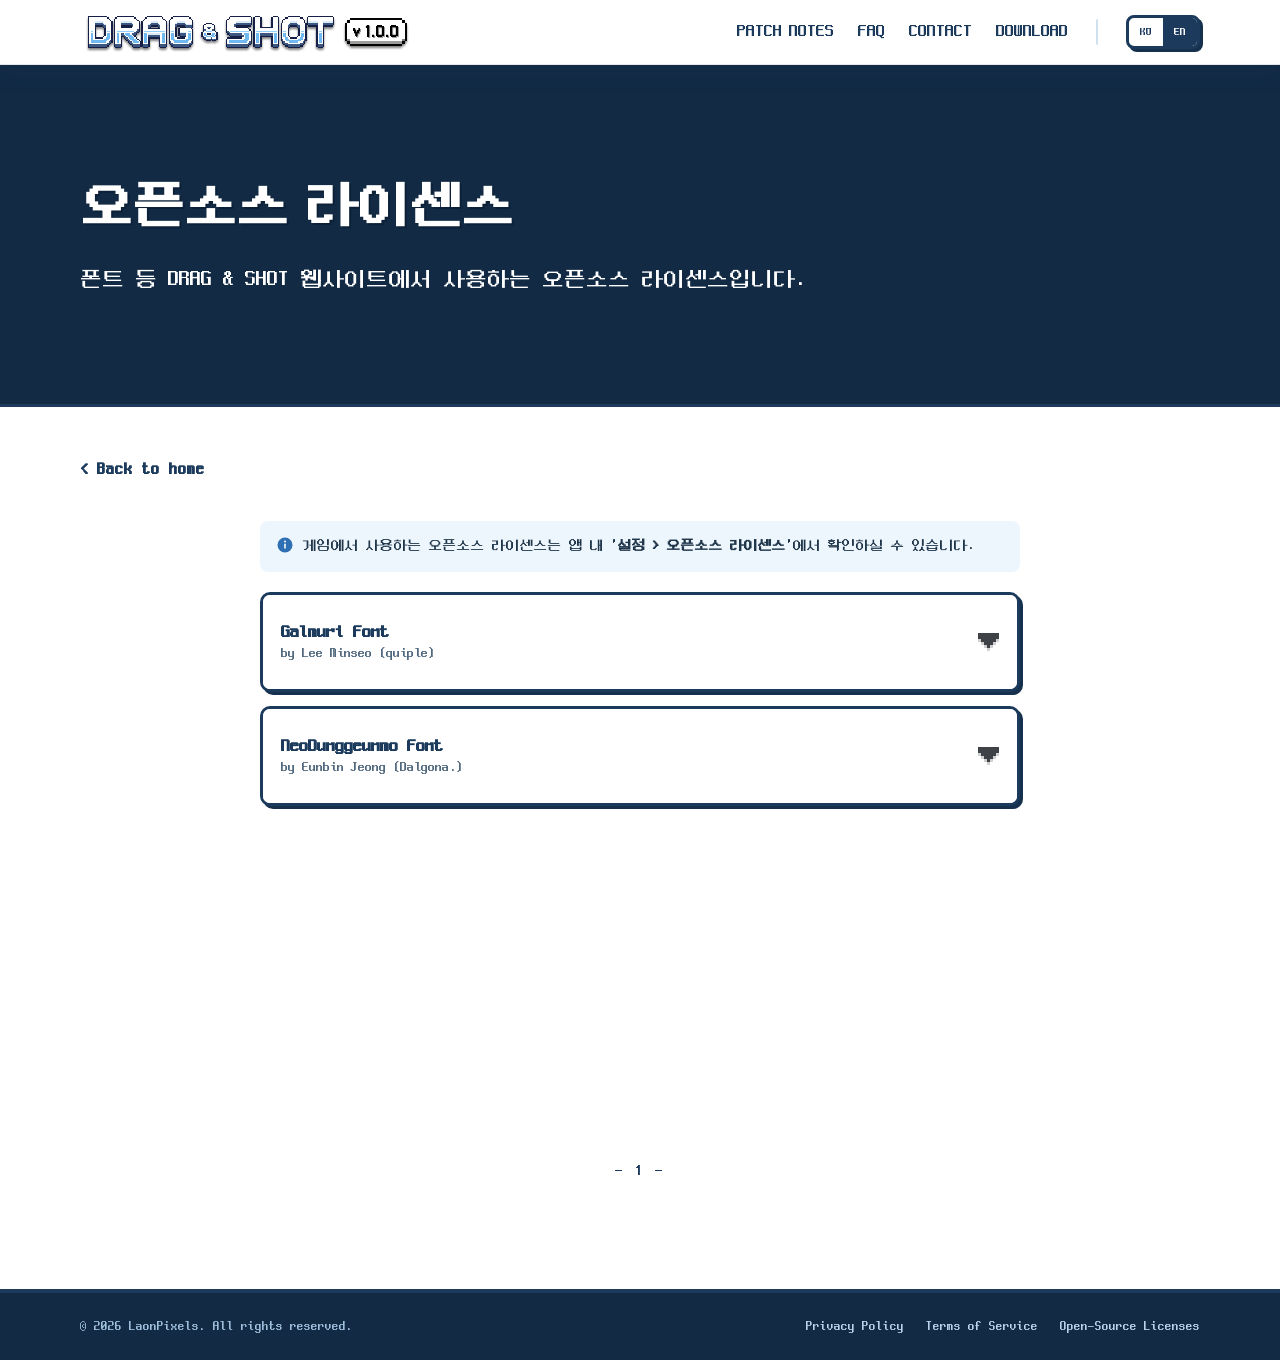
==== commit 87b4d4f5: "게임 명칭 TRICKY SHOT → DRAG & SHOT 전체 반영 + 앱 아이콘 교체 - 헤더/히어로 워드마크를 새 DRAG & SHOT 통합 이미지로 교체 (기존   wordm" ====
--- a/oss-license.html
+++ b/oss-license.html
@@ -3,11 +3,11 @@
 <head>
   <meta charset="UTF-8">
   <meta name="viewport" content="width=device-width, initial-scale=1, viewport-fit=cover">
-  <title>오픈소스 라이센스 — TRICK SHOT</title>
-  <meta name="description" content="TRICK SHOT 오픈소스 라이센스">
+  <title>오픈소스 라이센스 — DRAG & SHOT</title>
+  <meta name="description" content="DRAG & SHOT 오픈소스 라이센스">
   <meta name="theme-color" content="#7cb8e8">
-  <link rel="icon" type="image/png" href="assets/game/app_icon.png">
-  <link rel="stylesheet" href="css/styles.css?v=118">
+  <link rel="icon" type="image/png" href="assets/game/app_icon.png?v=3">
+  <link rel="stylesheet" href="css/styles.css?v=131">
 </head>
 <body>
 
@@ -15,10 +15,9 @@
     <div class="container">
       <nav class="nav" aria-label="Main">
         <div class="nav__left">
-          <a class="brand nav__reveal" href="index.html#top" aria-label="TRICK SHOT home">
+          <a class="brand nav__reveal" href="index.html#top" aria-label="DRAG & SHOT home">
             <span class="brand__wordmark">
-              <img src="assets/game/wordmark_trick.png" class="px" alt="TRICK" width="93" height="24">
-              <img src="assets/game/wordmark_shot.png" class="px" alt="SHOT" width="77" height="24">
+              <img src="assets/game/wordmark_dragshot.png" class="px" alt="DRAG & SHOT" width="180" height="24">
             </span>
           </a>
 
@@ -98,7 +97,7 @@
     <div class="page-hero page-hero--dark">
       <div class="container">
         <h1>오픈소스 라이센스</h1>
-        <p>폰트 등 TRICK SHOT 웹사이트에서 사용하는 오픈소스 라이센스입니다.</p>
+        <p>폰트 등 DRAG & SHOT 웹사이트에서 사용하는 오픈소스 라이센스입니다.</p>
       </div>
     </div>
 
@@ -228,8 +227,8 @@
     </div>
   </footer>
 
-  <script src="js/translations.js?v=21"></script>
+  <script src="js/translations.js?v=22"></script>
   <script src="js/i18n.js?v=2"></script>
-  <script src="js/main.js?v=33"></script>
+  <script src="js/main.js?v=35"></script>
 </body>
 </html>
--- a/css/styles.css
+++ b/css/styles.css
@@ -1,5 +1,5 @@
 /* =========================================================================
-   TRICK SHOT — game landing site
+   DRAG & SHOT — game landing site
    Mobile-first, vanilla CSS. Design tokens pulled from the title-screen art.
    ========================================================================= */
 
@@ -72,6 +72,9 @@
 
 body {
   margin: 0;
+  min-height: 100dvh;
+  display: flex;
+  flex-direction: column;
   padding-top: var(--header-h);
   font-family: var(--sans-body);
   color: var(--ink);
@@ -82,6 +85,11 @@
   -moz-osx-font-smoothing: grayscale;
   overflow-x: hidden;
 }
+/* sticky footer: on short pages / when mobile Safari's toolbar collapses
+   and grows the (dvh-tracked) viewport, main absorbs the extra space so
+   the navy footer always reaches the true bottom edge instead of leaving
+   a gap of body's white background below it */
+main { flex: 1 0 auto; }
 
 img, svg { max-width: 100%; display: block; }
 
@@ -258,7 +266,7 @@
   z-index: 4;
 }
 
-/* the TRICK SHOT wordmark in the header — hidden until the hero scrolls
+/* the DRAG & SHOT wordmark in the header — hidden until the hero scrolls
    past, then slides in from the left (its reserved width pushes the
    version badge over by the same amount), and on the way back up it
    slides out to the left and fades — never squashing, since the
@@ -478,19 +486,28 @@
   pointer-events: none;
 }
 
-/* TRICK / SHOT horizontal pixel wordmark images */
+/* DRAG & SHOT horizontal pixel wordmark image */
 .wordmark {
   display: flex;
   flex-direction: row;
   align-items: center;
   justify-content: center;
-  gap: clamp(28px, 6vw, 64px);
   margin: 4px 0 0;
   /* same in-game overlay shadow spec as the CTA button: y:2, blur:1, 50% black */
   filter: drop-shadow(0 2px 1px rgba(0, 0, 0, .5));
 }
-.wordmark__trick { width: clamp(270px, 88vw, 900px); height: auto; }
-.wordmark__shot  { width: clamp(223px, 72vw, 745px); height: auto; }
+.wordmark__full { width: clamp(521px, 166vw, 1709px); height: auto; }
+/* "BASKETBALL ARCADE" badge, perched above the top-left of DRAG — sized
+   and positioned as % of the wrap (== the full lockup's own box) so it
+   scales together with the wordmark at every viewport width */
+.wordmark__wrap { position: relative; display: inline-block; }
+.wordmark__badge {
+  position: absolute;
+  top: -33%;
+  left: 0.8%;
+  width: 33.6%;
+  height: auto;
+}
 
 /* bird flock canvas — sits behind UFO/jet, above gradient background */
 .hero__birds {
@@ -631,13 +648,14 @@
 .shot-slide {
   flex: 0 0 100%;
   min-width: 100%;
-  aspect-ratio: 1920 / 1354;
+  aspect-ratio: 2048 / 1430;
 }
 .shot-slide img {
   display: block;
   width: 100%;
   height: 100%;
   object-fit: cover;
+  filter: brightness(1.07) saturate(1.05);
 }
 
 /* nav arrows — float in the gutter between the carousel and the screen
@@ -737,14 +755,16 @@
   background: #fff;
   border-radius: 50%;
   filter: blur(60px);
+  z-index: 0;
 }
 .stages-placeholder__stack {
   position: relative;
+  z-index: 1;   /* stay above the glow's blur so the map art reads sharp */
   width: clamp(84px, 36.3vw, 297px);
   aspect-ratio: 1;
   transition: transform .15s ease;
   cursor: pointer;
-  isolation: isolate;   /* contain the star burst's negative z-index */
+  isolation: isolate;
 }
 .stages-placeholder__stack:hover { transform: scale(1.1); }
 
@@ -768,29 +788,6 @@
   filter: drop-shadow(0 2px 4px rgba(18, 42, 68, .45));
   transition: opacity .3s ease;
 }
-/* star-burst layer: sits *behind* the map button (negative z-index within
-   the stack's isolated stacking context) and lets stars arc past the box
-   edges; stars are spawned/animated by burstStars() in main.js */
-.stages-stars {
-  position: absolute;
-  inset: 0;
-  overflow: visible;
-  pointer-events: none;
-  z-index: -1;
-}
-.stages-star {
-  position: absolute;
-  left: 50%;
-  top: 50%;
-  width: 20px;
-  height: 21px;
-  background-image: url("../assets/game/stage_clear_star_sprite.png");
-  background-repeat: no-repeat;
-  transform: translate(-50%, -50%);
-  will-change: transform, opacity;
-  filter: drop-shadow(0 1px 2px rgba(18, 42, 68, .45));
-}
-
 .stages-placeholder__img--locked { opacity: 1; }
 .stages-placeholder__img--soon { opacity: 0; }
 .stages-placeholder__stack:hover .stages-placeholder__img--locked { opacity: 0; }
@@ -934,7 +931,7 @@
 html[lang="ko"] .store-badge--ko,
 html[lang="en"] .store-badge--en { display: block; }
 
-.store-note { text-align: center; margin-top: 22px; font-family: var(--sans-body); color: var(--ink-soft); font-size: 13px; }
+.store-note { text-align: center; margin-top: 40px; font-family: var(--sans-body); color: var(--ink-soft); font-size: 13px; }
 
 /* ---- Footer ------------------------------------------------------------ */
 .site-footer {
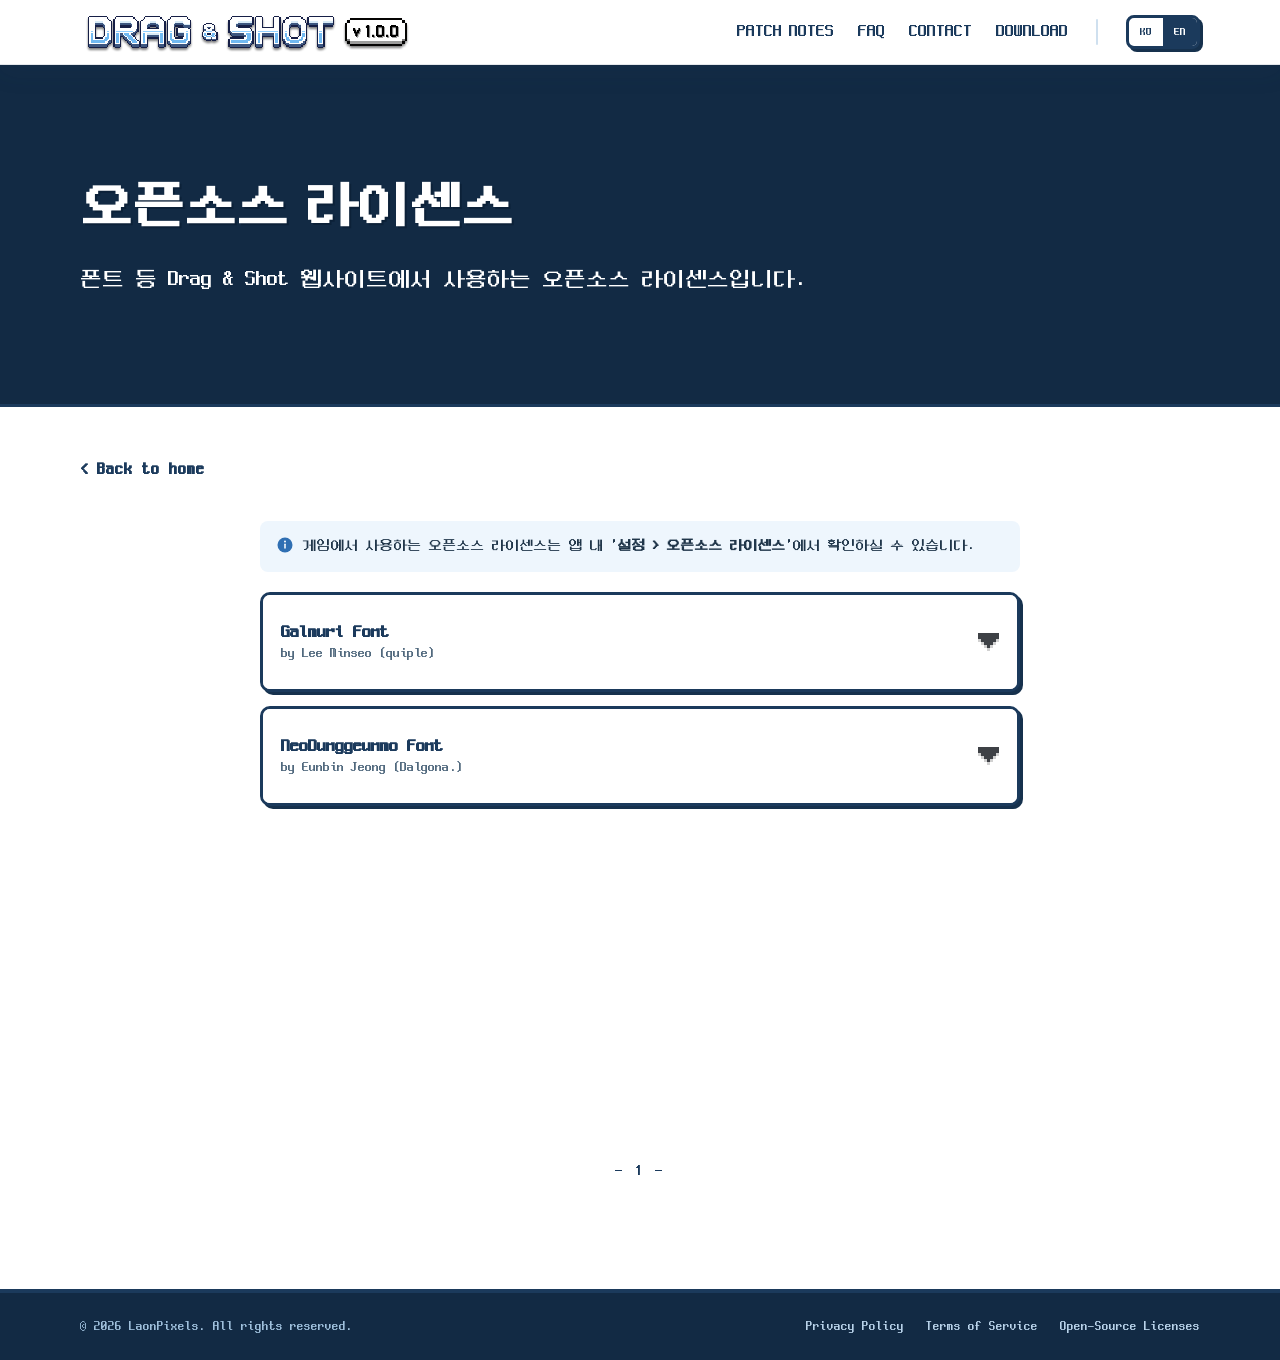
==== commit a8fbca44: "남은 DRAG & SHOT 표기를 Drag & Shot으로 통일 - 각 페이지의 <title>, meta description, og:title - js/translations.j" ====
--- a/oss-license.html
+++ b/oss-license.html
@@ -3,8 +3,8 @@
 <head>
   <meta charset="UTF-8">
   <meta name="viewport" content="width=device-width, initial-scale=1, viewport-fit=cover">
-  <title>오픈소스 라이센스 — DRAG & SHOT</title>
-  <meta name="description" content="DRAG & SHOT 오픈소스 라이센스">
+  <title>오픈소스 라이센스 — Drag & Shot</title>
+  <meta name="description" content="Drag & Shot 오픈소스 라이센스">
   <meta name="theme-color" content="#7cb8e8">
   <link rel="icon" type="image/png" href="assets/game/app_icon.png?v=3">
   <link rel="stylesheet" href="css/styles.css?v=131">
@@ -17,7 +17,7 @@
         <div class="nav__left">
           <a class="brand nav__reveal" href="index.html#top" aria-label="DRAG & SHOT home">
             <span class="brand__wordmark">
-              <img src="assets/game/wordmark_dragshot.png" class="px" alt="DRAG & SHOT" width="180" height="24">
+              <img src="assets/game/wordmark_dragshot.png" class="px" alt="DRAG & SHOT" width="184" height="24">
             </span>
           </a>
 
@@ -97,7 +97,7 @@
     <div class="page-hero page-hero--dark">
       <div class="container">
         <h1>오픈소스 라이센스</h1>
-        <p>폰트 등 DRAG & SHOT 웹사이트에서 사용하는 오픈소스 라이센스입니다.</p>
+        <p>폰트 등 Drag & Shot 웹사이트에서 사용하는 오픈소스 라이센스입니다.</p>
       </div>
     </div>
 
--- a/css/styles.css
+++ b/css/styles.css
@@ -496,17 +496,26 @@
   /* same in-game overlay shadow spec as the CTA button: y:2, blur:1, 50% black */
   filter: drop-shadow(0 2px 1px rgba(0, 0, 0, .5));
 }
-.wordmark__full { width: clamp(521px, 166vw, 1709px); height: auto; }
+.wordmark__full { width: clamp(521px, 166vw, 1800px); height: auto; }
 /* "BASKETBALL ARCADE" badge, perched above the top-left of DRAG — sized
    and positioned as % of the wrap (== the full lockup's own box) so it
    scales together with the wordmark at every viewport width */
-.wordmark__wrap { position: relative; display: inline-block; }
+.wordmark__wrap {
+  position: relative;
+  display: inline-block;
+  animation: wordmark-pulse 3.6s ease-in-out infinite;
+}
 .wordmark__badge {
   position: absolute;
   top: -33%;
   left: 0.8%;
   width: 33.6%;
   height: auto;
+}
+
+@keyframes wordmark-pulse {
+  0%, 100% { transform: scale(.95); }
+  50% { transform: scale(1.05); }
 }
 
 /* bird flock canvas — sits behind UFO/jet, above gradient background */
